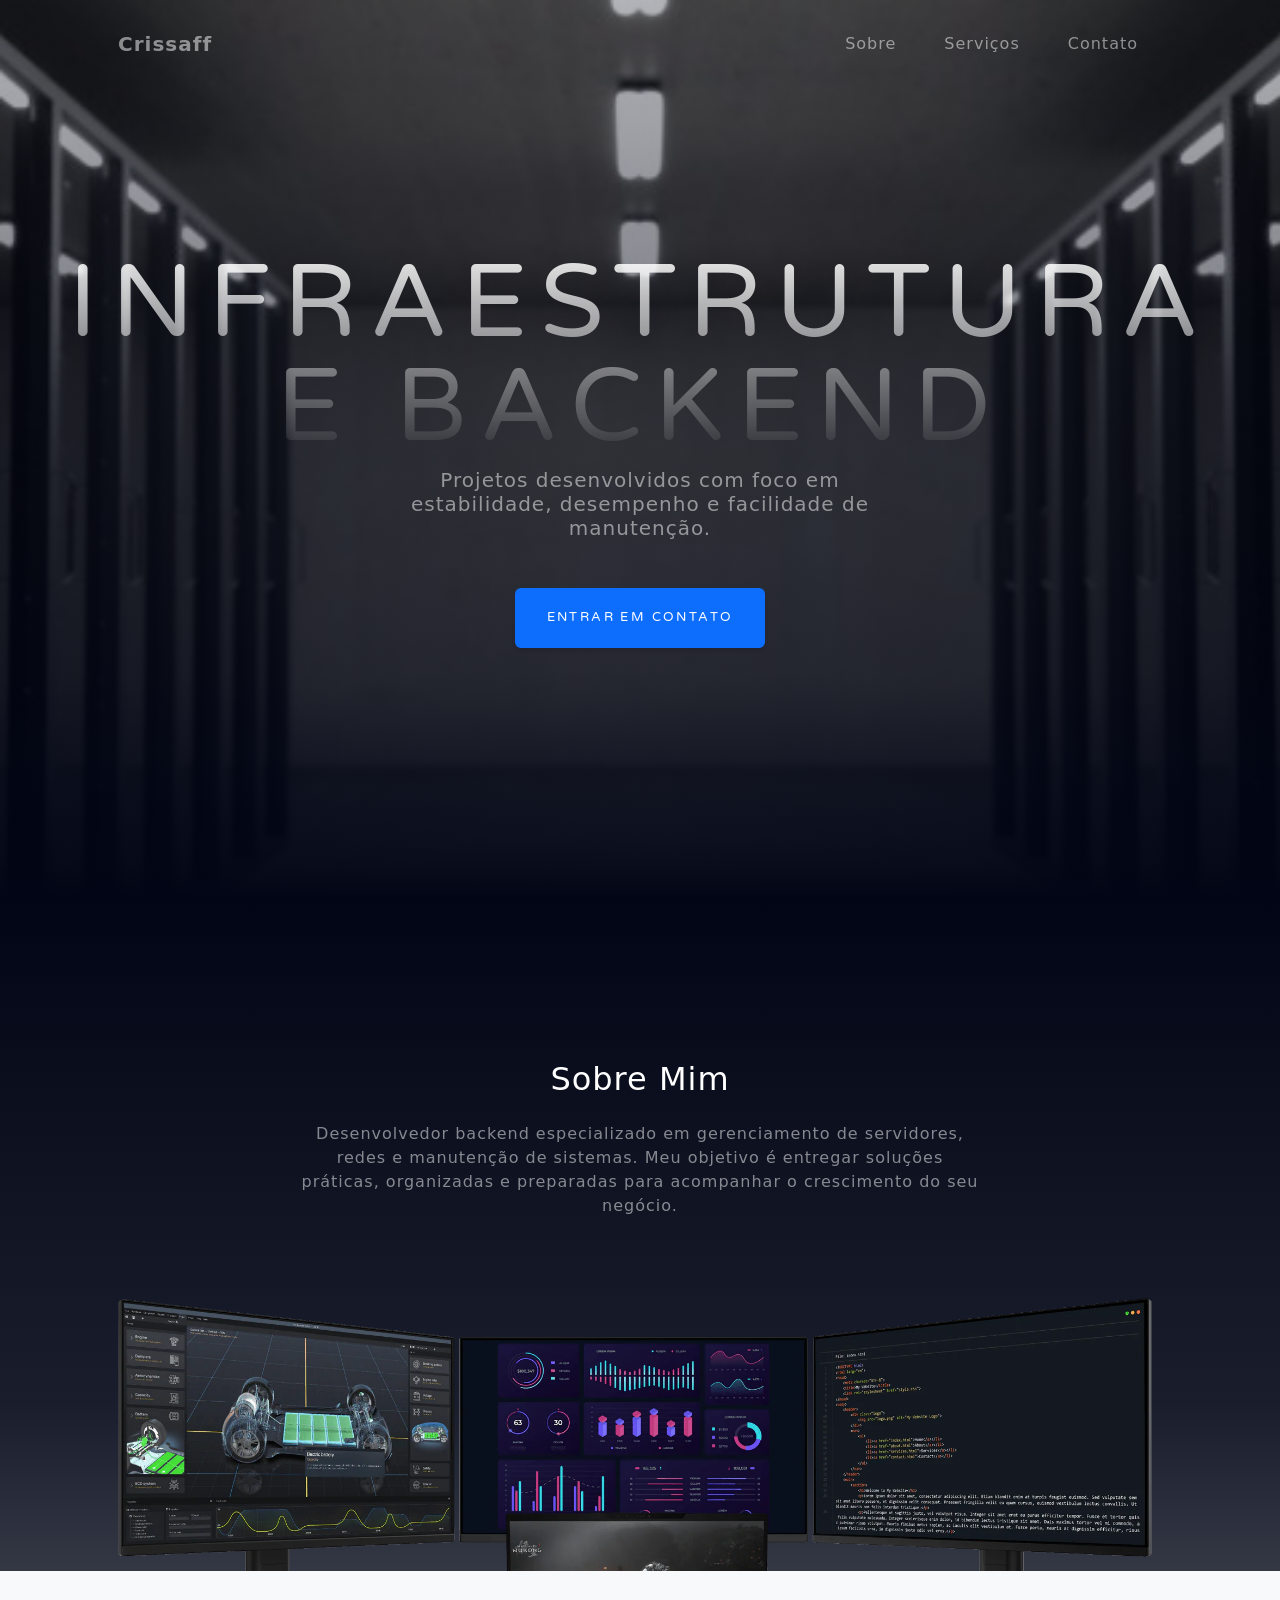
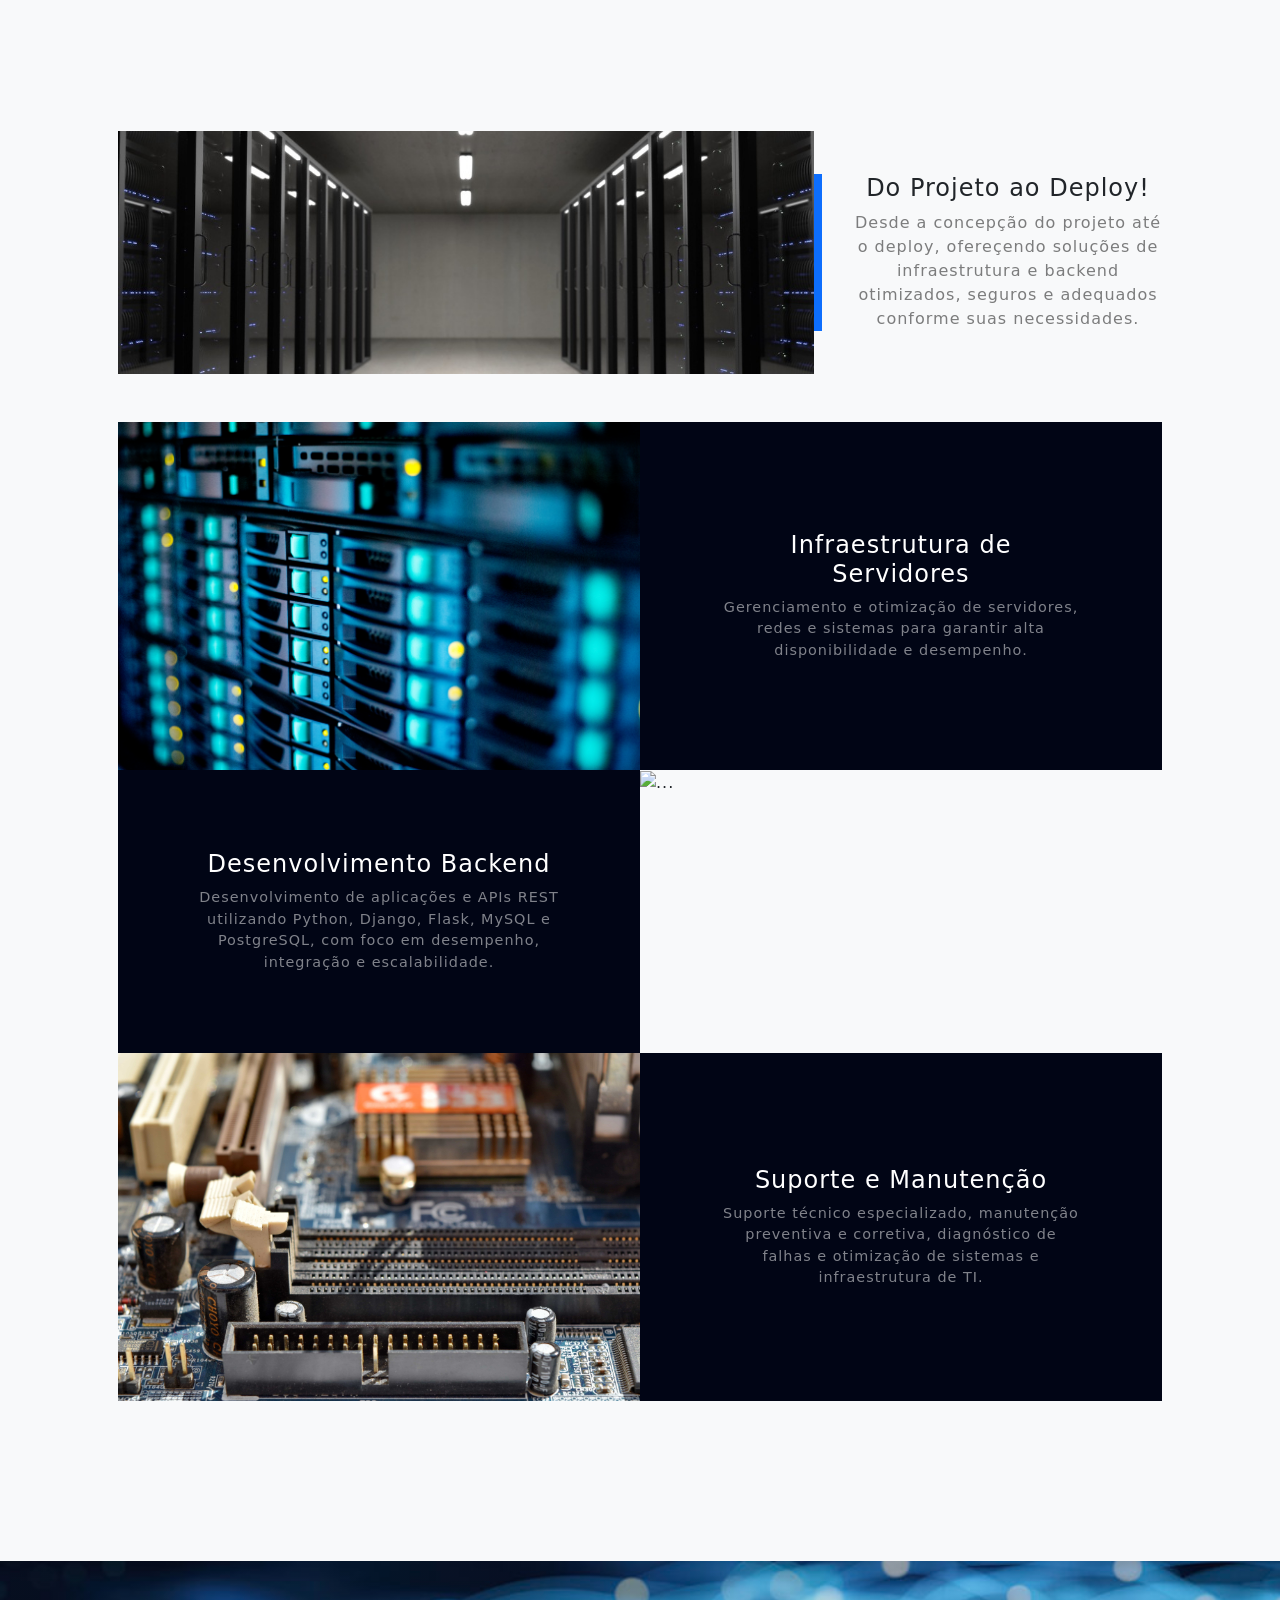
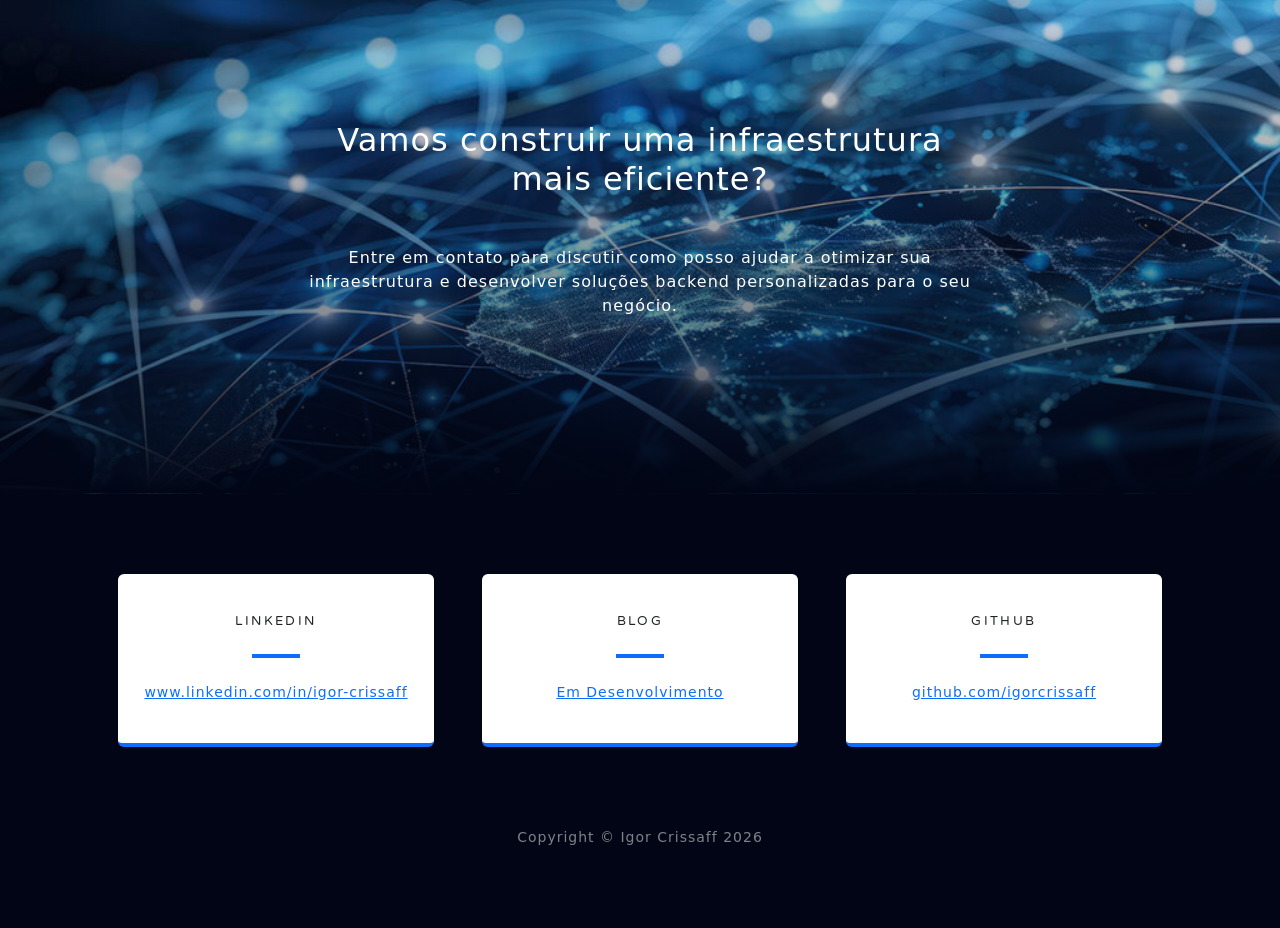
==== index.html @ 7e5428f3 "deploy" ====
<!DOCTYPE html>
<html lang="en">
    <head>
        <meta charset="utf-8" />
        <meta name="viewport" content="width=device-width, initial-scale=1, shrink-to-fit=no" />
        <meta name="description" content="Desenvolvimento Backend e Infraestrutura" />
        <meta name="author" content="Igor Crissaff" />
        <title>Igor Crissaff - Desenvolvimento Backend e Infraestrutura</title>
        <link rel="icon" type="image/x-icon" href="assets/favicon.ico" />
        <!-- Font Awesome icons (free version)-->
        <script src="https://use.fontawesome.com/releases/v6.3.0/js/all.js" crossorigin="anonymous"></script>
        <!-- Google fonts-->
        <link href="https://fonts.googleapis.com/css?family=Varela+Round" rel="stylesheet" />
        <link href="https://fonts.googleapis.com/css?family=Nunito:200,200i,300,300i,400,400i,600,600i,700,700i,800,800i,900,900i" rel="stylesheet" />
        <!-- Core theme CSS (includes Bootstrap)-->
        <link href="https://cdn.jsdelivr.net/npm/bootstrap@5.3.8/dist/css/bootstrap.min.css" rel="stylesheet" integrity="sha384-sRIl4kxILFvY47J16cr9ZwB07vP4J8+LH7qKQnuqkuIAvNWLzeN8tE5YBujZqJLB" crossorigin="anonymous">
        <link href="css/style.css" rel="stylesheet" />
    </head>

    <body id="page-top">
        <!-- Navigation-->
        <nav class="navbar navbar-expand-lg navbar-light fixed-top" id="mainNav">
            <div class="container px-4 px-lg-5">
                <a class="navbar-brand" href="#page-top">Crissaff</a>
                <button class="navbar-toggler navbar-toggler-right" type="button" data-bs-toggle="collapse" data-bs-target="#navbarResponsive" aria-controls="navbarResponsive" aria-expanded="false" aria-label="Toggle navigation">
                    Menu
                    <i class="fas fa-bars"></i>
                </button>
                <div class="collapse navbar-collapse" id="navbarResponsive">
                    <ul class="navbar-nav ms-auto">
                        <li class="nav-item"><a class="nav-link" href="#about">Sobre</a></li>
                        <li class="nav-item"><a class="nav-link" href="#services">Serviços</a></li>
                        <li class="nav-item"><a class="nav-link" href="#signup">Contato</a></li>
                    </ul>
                </div>
            </div>
        </nav>

        <!-- Masthead-->
        <header class="masthead">
            <div class="container px-4 px-lg-5 d-flex h-100 align-items-center justify-content-center">
                <div class="d-flex justify-content-center">
                    <div class="text-center">
                        <h1 class="mx-auto my-0 text-uppercase">Infraestrutura e Backend</h1>
                        <h2 class="text-white-50 mx-auto mt-2 mb-5">Projetos desenvolvidos com foco em estabilidade, desempenho e facilidade de manutenção.</h2>
                        <a class="btn btn-primary" href="#signup">Entrar em Contato</a>
                    </div>
                </div>
            </div>
        </header>

        <!-- About-->
        <section class="about-section text-center" id="about">
            <div class="container px-4 px-lg-5">
                <div class="row gx-4 gx-lg-5 justify-content-center">
                    <div class="col-lg-8">
                        <h2 class="text-white mb-4">Sobre Mim</h2>
                        <p class="text-white-50">
                            Desenvolvedor backend especializado em gerenciamento de servidores, redes e manutenção de sistemas.
                            Meu objetivo é entregar soluções práticas, organizadas e preparadas para acompanhar o crescimento do seu negócio.
                        </p>
                    </div>
                </div>
                <img class="img-fluid" src="assets/img/pc.png" alt="..." />
            </div>
        </section>

        <!-- Services -->
        <section class="services-section bg-light" id="services">
            <div class="container px-4 px-lg-5">
                <!-- Featured Project Row-->
                <div class="row gx-0 mb-4 mb-lg-5 align-items-center">
                    <div class="col-xl-8 col-lg-7"><img class="img-fluid mb-3 mb-lg-0" src="assets/img/bg-masthead.jpg" alt="..." /></div>
                    <div class="col-xl-4 col-lg-5">
                        <div class="featured-text text-center text-lg-left">
                            <h4>Do Projeto ao Deploy!</h4>
                            <p class="text-black-50 mb-0">
                                Desde a concepção do projeto até o deploy, ofereçendo soluções de infraestrutura e backend otimizados, seguros e adequados conforme suas necessidades.
                            </p>
                        </div>
                    </div>
                </div>
                <!-- Project One Row-->
                <div class="row gx-0 mb-5 mb-lg-0 justify-content-center">
                    <div class="col-lg-6"><img class="img-fluid" src="assets/img/server.jpg" alt="..." /></div>
                    <div class="col-lg-6">
                        <div class="bg-black text-center h-100 project">
                            <div class="d-flex h-100">
                                <div class="project-text w-100 my-auto text-center text-lg-left">
                                    <h4 class="text-white">Infraestrutura de Servidores</h4>
                                    <p class="mb-0 text-white-50">
                                        Gerenciamento e otimização de servidores, redes e sistemas para garantir alta disponibilidade e desempenho.
                                    </p>
                                </div>
                            </div>
                        </div>
                    </div>
                </div>
                <!-- Project Two Row-->
                <div class="row gx-0 mb-5 mb-lg-0 justify-content-center">
                    <div class="col-lg-6"><img class="img-fluid" src="assets/img/code.jpg" alt="..." /></div>
                    <div class="col-lg-6 order-lg-first">
                        <div class="bg-black text-center h-100 project">
                            <div class="d-flex h-100">
                                <div class="project-text w-100 my-auto text-center text-lg-right">
                                    <h4 class="text-white">Desenvolvimento Backend</h4>
                                    <p class="mb-0 text-white-50">
                                        Desenvolvimento de aplicações e APIs REST utilizando Python, Django, Flask, MySQL e PostgreSQL, com foco em desempenho, integração e escalabilidade.
                                    </p>
                                </div>
                            </div>
                        </div>
                    </div>
                </div>
                <!-- Project One Three-->
                <div class="row gx-0 mb-5 mb-lg-0 justify-content-center">
                    <div class="col-lg-6"><img class="img-fluid" src="assets/img/repair.jpg" alt="..." /></div>
                    <div class="col-lg-6">
                        <div class="bg-black text-center h-100 project">
                            <div class="d-flex h-100">
                                <div class="project-text w-100 my-auto text-center text-lg-left">
                                    <h4 class="text-white">Suporte e Manutenção</h4>
                                    <p class="mb-0 text-white-50">
                                        Suporte técnico especializado, manutenção preventiva e corretiva, diagnóstico de falhas e otimização de sistemas e infraestrutura de TI.
                                    </p>
                                </div>
                            </div>
                        </div>
                    </div>
                </div>
            </div>
        </section>

        <!-- Signup-->
        <section class="signup-section" id="signup">
            <div class="container px-4 px-lg-5">
                <div class="row gx-4 gx-lg-5">
                    <div class="col-md-10 col-lg-8 mx-auto text-center">
                        <i class="far fa-paper-plane fa-2x mb-2 text-white"></i>
                        <h2 class="text-white mb-5">Vamos construir uma infraestrutura mais eficiente?</h2>
                        <p class="text-white">
                            Entre em contato para discutir como posso ajudar a otimizar sua infraestrutura 
                            e desenvolver soluções backend personalizadas para o seu negócio.
                        </p>
                        
                    </div>
                </div>
            </div>
        </section>

        <!-- Contact-->
        <section class="contact-section bg-black">
            <div class="container px-4 px-lg-5">
                <div class="row gx-4 gx-lg-5">
                    <div class="col-md-4 mb-3 mb-md-0">
                        <div class="card py-4 h-100">
                            <div class="card-body text-center">
                                <i class="fas fa-brands fa-linkedin text-primary mb-2"></i>
                                <h4 class="text-uppercase m-0">LinkedIn</h4>
                                <hr class="my-4 mx-auto" />
                                <div class="small text-black-50"><a href="https://www.linkedin.com/in/igor-crissaff" target="_blank">www.linkedin.com/in/igor-crissaff</a></div>
                            </div>
                        </div>
                    </div>
                    <div class="col-md-4 mb-3 mb-md-0">
                        <div class="card py-4 h-100">
                            <div class="card-body text-center">
                                <i class="fas fa-newspaper text-primary mb-2"></i>
                                <h4 class="text-uppercase m-0">Blog</h4>
                                <hr class="my-4 mx-auto" />
                                <div class="small text-black-50"><a href="#" target="_blank">Em Desenvolvimento</a></div>
                            </div>
                        </div>
                    </div>
                    <div class="col-md-4 mb-3 mb-md-0">
                        <div class="card py-4 h-100">
                            <div class="card-body text-center">
                                <i class="fas fa-brands fa-github text-primary mb-2"></i>
                                <h4 class="text-uppercase m-0">GitHub</h4>
                                <hr class="my-4 mx-auto" />
                                <div class="small text-black-50"><a href="https://github.com/igorcrissaff" target="_blank">github.com/igorcrissaff</a></div>
                            </div>
                        </div>
                    </div>
                </div>
                <!--
                <div class="social d-flex justify-content-center">
                    <a class="mx-2" href="#!"><i class="fab fa-twitter"></i></a>
                    <a class="mx-2" href="#!"><i class="fab fa-facebook-f"></i></a>
                    <a class="mx-2" href="#!"><i class="fab fa-github"></i></a>
                </div>
                -->
            </div>
        </section>

        <!-- Footer-->
        <footer class="footer bg-black small text-center text-white-50">
            <div class="container px-4 px-lg-5">Copyright &copy; Igor Crissaff 2026</div>
        </footer>
        
        
        <!-- Bootstrap core JS-->
        <script src="https://cdn.jsdelivr.net/npm/bootstrap@5.3.8/dist/js/bootstrap.bundle.min.js" integrity="sha384-I7E8VVD/ismYTF4hNIPjVp/Zjvgyol6VFvRkX/vR+Vc4jQkC+hVqc2pM8ODewa9r" crossorigin="anonymous"></script>
        <!-- Core theme JS-->
        <script src="js/scripts.js"></script>
        
    </body>
</html>
---- css/style.css ----
html {
  scroll-padding-top: calc(4.5rem - 1px);
}

body {
  letter-spacing: 0.0625em;
}

#mainNav {
  min-height: 3.5rem;
  background-color: #fff;
}
#mainNav .navbar-toggler {
  font-size: 80%;
  padding: 0.75rem;
  color: var(--bs-primary);
  border: 1px solid var(--bs-primary);
}
#mainNav .navbar-toggler:focus {
  outline: none;
}
#mainNav .navbar-brand {
  color: #010515;
  font-weight: 700;
  padding: 0.9rem 0;
}
#mainNav .navbar-nav .nav-item:hover {
  color: fade(#fff, 80%);
  outline: none;
  background-color: transparent;
}
#mainNav .navbar-nav .nav-item:active, #mainNav .navbar-nav .nav-item:focus {
  outline: none;
  background-color: transparent;
}
@media (min-width: 992px) {
  #mainNav {
    padding-top: 0;
    padding-bottom: 0;
    border-bottom: none;
    background-color: transparent;
    transition: background-color 0.3s ease-in-out;
  }
  #mainNav .navbar-brand {
    padding: 0.5rem 0;
    color: rgba(255, 255, 255, 0.5);
  }
  #mainNav .nav-link {
    transition: none;
    padding: 2rem 1.5rem;
    color: rgba(255, 255, 255, 0.5);
  }
  #mainNav .nav-link:hover {
    color: rgba(255, 255, 255, 0.75);
  }
  #mainNav .nav-link:active {
    color: #fff;
  }
  #mainNav.navbar-shrink {
    background-color: #fff;
  }
  #mainNav.navbar-shrink .navbar-brand {
    color: #010515;
  }
  #mainNav.navbar-shrink .nav-link {
    color: #010515;
    padding: 1.5rem 1.5rem 1.25rem;
    border-bottom: 0.25rem solid transparent;
  }
  #mainNav.navbar-shrink .nav-link:hover {
    color: var(--bs-primary);
  }
  #mainNav.navbar-shrink .nav-link:active {
    color: var(--bs-primary);
  }
  #mainNav.navbar-shrink .nav-link.active {
    color: var(--bs-primary);
    outline: none;
    border-bottom: 0.25rem solid var(--bs-primary);
  }
}

.btn {
  box-shadow: 0 0.1875rem 0.1875rem 0 rgba(1, 5, 21, 0.1) !important;
  padding: 1.25rem 2rem;
  font-family: "Varela Round", -apple-system, BlinkMacSystemFont, "Segoe UI", Roboto, "Helvetica Neue", Arial, sans-serif, "Apple Color Emoji", "Segoe UI Emoji", "Segoe UI Symbol", "Noto Color Emoji";
  font-size: 80%;
  text-transform: uppercase;
  letter-spacing: 0.15rem;
  border: 0;
}

.masthead {
  position: relative;
  width: 100%;
  height: auto;
  min-height: 35rem;
  padding: 15rem 0;
  background: linear-gradient(to bottom, rgba(1, 5, 21, 0.3) 0%, rgba(1, 5, 21, 0.7) 75%, rgb(1, 5, 21) 100%), url("../assets/img/bg-masthead.jpg");
  background-position: center;
  background-repeat: no-repeat;
  background-attachment: scroll;
  background-size: cover;
}
.masthead h1, .masthead .h1 {
  font-family: "Varela Round", -apple-system, BlinkMacSystemFont, "Segoe UI", Roboto, "Helvetica Neue", Arial, sans-serif, "Apple Color Emoji", "Segoe UI Emoji", "Segoe UI Symbol", "Noto Color Emoji";
  font-size: 2.5rem;
  line-height: 2.5rem;
  letter-spacing: 0.8rem;
  background: linear-gradient(rgba(255, 255, 255, 0.9), rgba(255, 255, 255, 0));
  -webkit-text-fill-color: transparent;
  -webkit-background-clip: text;
          background-clip: text;
}
.masthead h2, .masthead .h2 {
  max-width: 20rem;
  font-size: 1rem;
}
@media (min-width: 768px) {
  .masthead h1, .masthead .h1 {
    font-size: 4rem;
    line-height: 4rem;
  }
}
@media (min-width: 992px) {
  .masthead {
    height: 100vh;
    padding: 0;
  }
  .masthead h1, .masthead .h1 {
    font-size: 6.5rem;
    line-height: 6.5rem;
    letter-spacing: 0.8rem;
  }
  .masthead h2, .masthead .h2 {
    max-width: 30rem;
    font-size: 1.25rem;
  }
}

.about-section {
  padding-top: 10rem;
  background: linear-gradient(to bottom, rgb(1, 5, 21) 0%, rgba(1, 5, 21, 0.9) 75%, rgba(1, 5, 21, 0.8) 100%);
}
.about-section p {
  margin-bottom: 5rem;
}

.services-section {
  padding: 10rem 0;
}
.services-section .featured-text {
  padding: 2rem;
}
@media (min-width: 992px) {
  .services-section .featured-text {
    padding: 0 0 0 2rem;
    border-left: 0.5rem solid var(--bs-primary);
  }
}
.services-section .project-text {
  padding: 3rem;
  font-size: 90%;
}
@media (min-width: 992px) {
  .services-section .project-text {
    padding: 5rem;
  }
}

.signup-section {
  padding: 10rem 0;
  background: linear-gradient(to bottom, rgba(1, 5, 21, 0.1) 0%, rgba(1, 5, 21, 0.5) 75%, rgb(1, 5, 21) 100%), url("../assets/img/network.jpg");
  background-position: center;
  background-repeat: no-repeat;
  background-attachment: scroll;
  background-size: cover;
}
.signup-section .form-signup input {
  box-shadow: 0 0.1875rem 0.1875rem 0 rgba(1, 5, 21, 0.1) !important;
  padding: 1.25rem 2rem;
  height: auto;
  font-family: "Varela Round", -apple-system, BlinkMacSystemFont, "Segoe UI", Roboto, "Helvetica Neue", Arial, sans-serif, "Apple Color Emoji", "Segoe UI Emoji", "Segoe UI Symbol", "Noto Color Emoji";
  font-size: 80%;
  text-transform: uppercase;
  letter-spacing: 0.15rem;
  border: 0;
}

.contact-section {
  padding-top: 5rem;
}
.contact-section .card {
  border: 0;
  border-bottom: 0.25rem solid var(--bs-primary);
}
.contact-section .card h4, .contact-section .card .h4 {
  font-size: 0.8rem;
  font-family: "Varela Round", -apple-system, BlinkMacSystemFont, "Segoe UI", Roboto, "Helvetica Neue", Arial, sans-serif, "Apple Color Emoji", "Segoe UI Emoji", "Segoe UI Symbol", "Noto Color Emoji";
  text-transform: uppercase;
  letter-spacing: 0.15rem;
}
.contact-section .card hr {
  opacity: 1;
  border-color: var(--bs-primary);
  border-width: 0.25rem;
  width: 3rem;
}
.contact-section .social {
  margin-top: 5rem;
}
.contact-section .social a {
  text-align: center;
  height: 3rem;
  width: 3rem;
  background: rgba(255, 255, 255, 0.1);
  border-radius: 100%;
  line-height: 3rem;
  color: rgba(255, 255, 255, 0.3);
}
.contact-section .social a:hover {
  color: rgba(255, 255, 255, 0.5);
}
.contact-section .social a:active {
  color: #fff;
}

.footer {
  padding: 5rem 0;
}

.bg-black {
  background-color: #010515 !important;
}
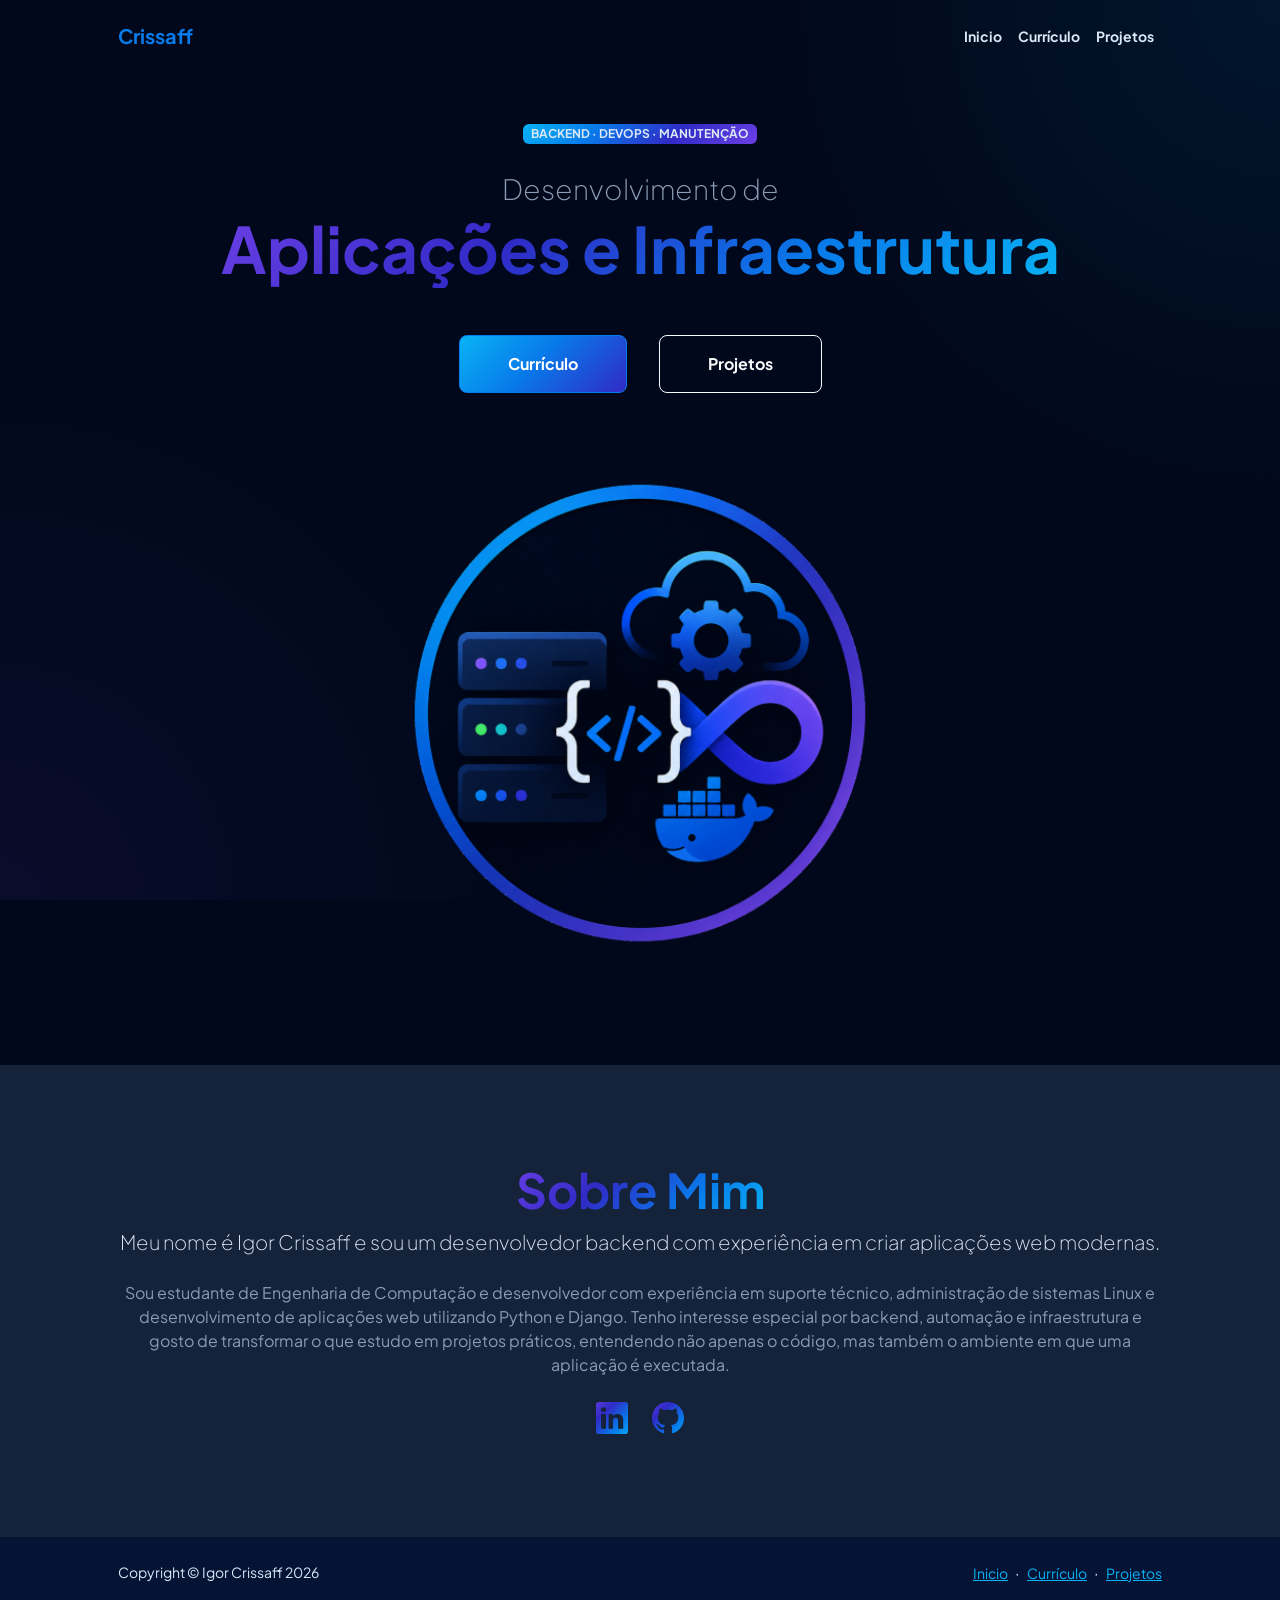
==== commit 3182688b: "Portifolio remake" ====
--- a/index.html
+++ b/index.html
@@ -1,208 +1,118 @@
 <!DOCTYPE html>
-<html lang="en">
+<html lang="pt-br">
     <head>
         <meta charset="utf-8" />
         <meta name="viewport" content="width=device-width, initial-scale=1, shrink-to-fit=no" />
-        <meta name="description" content="Desenvolvimento Backend e Infraestrutura" />
+        <meta name="description" content="Desenvolvedor Backend e especialista em Infraestrutura" />
         <meta name="author" content="Igor Crissaff" />
         <title>Igor Crissaff - Desenvolvimento Backend e Infraestrutura</title>
+        <!-- Favicon-->
         <link rel="icon" type="image/x-icon" href="assets/favicon.ico" />
-        <!-- Font Awesome icons (free version)-->
-        <script src="https://use.fontawesome.com/releases/v6.3.0/js/all.js" crossorigin="anonymous"></script>
-        <!-- Google fonts-->
-        <link href="https://fonts.googleapis.com/css?family=Varela+Round" rel="stylesheet" />
-        <link href="https://fonts.googleapis.com/css?family=Nunito:200,200i,300,300i,400,400i,600,600i,700,700i,800,800i,900,900i" rel="stylesheet" />
+        <!-- Custom Google font-->
+        <link rel="preconnect" href="https://fonts.googleapis.com" />
+        <link rel="preconnect" href="https://fonts.gstatic.com" crossorigin />
+        <link href="https://fonts.googleapis.com/css2?family=Plus+Jakarta+Sans:wght@100;200;300;400;500;600;700;800;900&amp;display=swap" rel="stylesheet" />
+        <!-- Bootstrap icons-->
+        <link href="https://cdn.jsdelivr.net/npm/bootstrap-icons@1.8.1/font/bootstrap-icons.css" rel="stylesheet" />
         <!-- Core theme CSS (includes Bootstrap)-->
-        <link href="https://cdn.jsdelivr.net/npm/bootstrap@5.3.8/dist/css/bootstrap.min.css" rel="stylesheet" integrity="sha384-sRIl4kxILFvY47J16cr9ZwB07vP4J8+LH7qKQnuqkuIAvNWLzeN8tE5YBujZqJLB" crossorigin="anonymous">
-        <link href="css/style.css" rel="stylesheet" />
+        <link href="css/styles-dark.css" rel="stylesheet" />
     </head>
-
-    <body id="page-top">
-        <!-- Navigation-->
-        <nav class="navbar navbar-expand-lg navbar-light fixed-top" id="mainNav">
-            <div class="container px-4 px-lg-5">
-                <a class="navbar-brand" href="#page-top">Crissaff</a>
-                <button class="navbar-toggler navbar-toggler-right" type="button" data-bs-toggle="collapse" data-bs-target="#navbarResponsive" aria-controls="navbarResponsive" aria-expanded="false" aria-label="Toggle navigation">
-                    Menu
-                    <i class="fas fa-bars"></i>
-                </button>
-                <div class="collapse navbar-collapse" id="navbarResponsive">
-                    <ul class="navbar-nav ms-auto">
-                        <li class="nav-item"><a class="nav-link" href="#about">Sobre</a></li>
-                        <li class="nav-item"><a class="nav-link" href="#services">Serviços</a></li>
-                        <li class="nav-item"><a class="nav-link" href="#signup">Contato</a></li>
-                    </ul>
-                </div>
-            </div>
-        </nav>
-
-        <!-- Masthead-->
-        <header class="masthead">
-            <div class="container px-4 px-lg-5 d-flex h-100 align-items-center justify-content-center">
-                <div class="d-flex justify-content-center">
-                    <div class="text-center">
-                        <h1 class="mx-auto my-0 text-uppercase">Infraestrutura e Backend</h1>
-                        <h2 class="text-white-50 mx-auto mt-2 mb-5">Projetos desenvolvidos com foco em estabilidade, desempenho e facilidade de manutenção.</h2>
-                        <a class="btn btn-primary" href="#signup">Entrar em Contato</a>
+    <body class="d-flex flex-column h-100">
+        <main class="flex-shrink-0">
+            <!-- Navigation-->
+            <nav class="navbar navbar-expand-lg navbar-dark py-3">
+                <div class="container px-5">
+                    <a class="navbar-brand" href="index.html"><span class="fw-bolder text-primary">Crissaff</span></a>
+                    <button class="navbar-toggler" type="button" data-bs-toggle="collapse" data-bs-target="#navbarSupportedContent" aria-controls="navbarSupportedContent" aria-expanded="false" aria-label="Toggle navigation"><span class="navbar-toggler-icon"></span></button>
+                    <div class="collapse navbar-collapse" id="navbarSupportedContent">
+                        <ul class="navbar-nav ms-auto mb-2 mb-lg-0 small fw-bolder">
+                            <li class="nav-item"><a class="nav-link" href="index.html">Inicio</a></li>
+                            <li class="nav-item"><a class="nav-link" href="resume.html">Currículo</a></li>
+                            <li class="nav-item"><a class="nav-link" href="projects.html">Projetos</a></li>
+                            <!-- <li class="nav-item"><a class="nav-link" href="contact.html">Contact</a></li> -->
+                        </ul>
                     </div>
                 </div>
-            </div>
-        </header>
-
-        <!-- About-->
-        <section class="about-section text-center" id="about">
-            <div class="container px-4 px-lg-5">
-                <div class="row gx-4 gx-lg-5 justify-content-center">
-                    <div class="col-lg-8">
-                        <h2 class="text-white mb-4">Sobre Mim</h2>
-                        <p class="text-white-50">
-                            Desenvolvedor backend especializado em gerenciamento de servidores, redes e manutenção de sistemas.
-                            Meu objetivo é entregar soluções práticas, organizadas e preparadas para acompanhar o crescimento do seu negócio.
-                        </p>
-                    </div>
-                </div>
-                <img class="img-fluid" src="assets/img/pc.png" alt="..." />
-            </div>
-        </section>
-
-        <!-- Services -->
-        <section class="services-section bg-light" id="services">
-            <div class="container px-4 px-lg-5">
-                <!-- Featured Project Row-->
-                <div class="row gx-0 mb-4 mb-lg-5 align-items-center">
-                    <div class="col-xl-8 col-lg-7"><img class="img-fluid mb-3 mb-lg-0" src="assets/img/bg-masthead.jpg" alt="..." /></div>
-                    <div class="col-xl-4 col-lg-5">
-                        <div class="featured-text text-center text-lg-left">
-                            <h4>Do Projeto ao Deploy!</h4>
-                            <p class="text-black-50 mb-0">
-                                Desde a concepção do projeto até o deploy, ofereçendo soluções de infraestrutura e backend otimizados, seguros e adequados conforme suas necessidades.
-                            </p>
+            </nav>
+            <!-- Header-->
+            <header class="py-5">
+                <div class="container px-5 pb-5">
+                    <div class="row gx-5 align-items-center">
+                        <div class="col-xxl-5">
+                            <!-- Header text content-->
+                            <div class="text-center text-xxl-start">
+                                <div class="badge bg-gradient-primary-to-secondary text-white mb-4"><div class="text-uppercase">Backend &middot; DevOps &middot; Manutenção</div></div>
+                                <div class="fs-3 fw-light text-muted">Desenvolvimento de</div>
+                                <h1 class="display-3 fw-bolder mb-5"><span class="text-gradient d-inline">Aplicações e Infraestrutura</span></h1>
+                                <div class="d-grid gap-3 d-sm-flex justify-content-sm-center justify-content-xxl-start mb-3">
+                                    <a class="btn btn-primary btn-lg px-5 py-3 me-sm-3 fs-6 fw-bolder" href="resume.html">Currículo</a>
+                                    <a class="btn btn-outline-light btn-lg px-5 py-3 fs-6 fw-bolder" href="projects.html">Projetos</a>
+                                </div>
+                            </div>
                         </div>
-                    </div>
-                </div>
-                <!-- Project One Row-->
-                <div class="row gx-0 mb-5 mb-lg-0 justify-content-center">
-                    <div class="col-lg-6"><img class="img-fluid" src="assets/img/server.jpg" alt="..." /></div>
-                    <div class="col-lg-6">
-                        <div class="bg-black text-center h-100 project">
-                            <div class="d-flex h-100">
-                                <div class="project-text w-100 my-auto text-center text-lg-left">
-                                    <h4 class="text-white">Infraestrutura de Servidores</h4>
-                                    <p class="mb-0 text-white-50">
-                                        Gerenciamento e otimização de servidores, redes e sistemas para garantir alta disponibilidade e desempenho.
-                                    </p>
+                        <div class="col-xxl-7">
+                            <!-- Header profile picture-->
+                            <div class="d-flex justify-content-center mt-5 mt-xxl-0">
+                                <div class="profile">
+                                    <!-- TIP: For best results, use a photo with a transparent background like the demo example below-->
+                                    <!-- Watch a tutorial on how to do this on YouTube (link)-->
+                                    <img class="profile-img" src="assets/icon.png" alt="..." />
                                 </div>
                             </div>
                         </div>
                     </div>
                 </div>
-                <!-- Project Two Row-->
-                <div class="row gx-0 mb-5 mb-lg-0 justify-content-center">
-                    <div class="col-lg-6"><img class="img-fluid" src="assets/img/code.jpg" alt="..." /></div>
-                    <div class="col-lg-6 order-lg-first">
-                        <div class="bg-black text-center h-100 project">
-                            <div class="d-flex h-100">
-                                <div class="project-text w-100 my-auto text-center text-lg-right">
-                                    <h4 class="text-white">Desenvolvimento Backend</h4>
-                                    <p class="mb-0 text-white-50">
-                                        Desenvolvimento de aplicações e APIs REST utilizando Python, Django, Flask, MySQL e PostgreSQL, com foco em desempenho, integração e escalabilidade.
-                                    </p>
+            </header>
+            <!-- About Section-->
+            <section class="bg-light py-5">
+                <div class="container px-5">
+                    <div class="row gx-5 justify-content-center">
+                        <div class="col-xxl-8">
+                            <div class="text-center my-5">
+                                <h2 class="display-5 fw-bolder"><span class="text-gradient d-inline">Sobre Mim</span></h2>
+                                <p class="lead fw-light mb-4">
+                                    Meu nome é Igor Crissaff e sou um 
+                                    desenvolvedor backend com experiência em 
+                                    criar aplicações web modernas.
+                                </p>
+                                <p class="text-muted">
+                                    Sou estudante de Engenharia de Computação e 
+                                    desenvolvedor com experiência em suporte técnico, 
+                                    administração de sistemas Linux e desenvolvimento 
+                                    de aplicações web utilizando Python e Django. 
+                                    Tenho interesse especial por backend, automação e 
+                                    infraestrutura e gosto de transformar o que estudo 
+                                    em projetos práticos, entendendo não apenas o código, 
+                                    mas também o ambiente em que uma aplicação é executada.                               
+                                </p>
+                                <div class="d-flex justify-content-center fs-2 gap-4">
+                                    <a class="text-gradient" target="_blank" href="https://www.linkedin.com/in/igor-crissaff"><i class="bi bi-linkedin"></i></a>
+                                    <a class="text-gradient" target="_blank" href="https://github.com/igorcrissaff"><i class="bi bi-github"></i></a>
                                 </div>
                             </div>
                         </div>
                     </div>
                 </div>
-                <!-- Project One Three-->
-                <div class="row gx-0 mb-5 mb-lg-0 justify-content-center">
-                    <div class="col-lg-6"><img class="img-fluid" src="assets/img/repair.jpg" alt="..." /></div>
-                    <div class="col-lg-6">
-                        <div class="bg-black text-center h-100 project">
-                            <div class="d-flex h-100">
-                                <div class="project-text w-100 my-auto text-center text-lg-left">
-                                    <h4 class="text-white">Suporte e Manutenção</h4>
-                                    <p class="mb-0 text-white-50">
-                                        Suporte técnico especializado, manutenção preventiva e corretiva, diagnóstico de falhas e otimização de sistemas e infraestrutura de TI.
-                                    </p>
-                                </div>
-                            </div>
-                        </div>
+            </section>
+        </main>
+        <!-- Footer-->
+        <footer class="bg-white py-4 mt-auto">
+            <div class="container px-5">
+                <div class="row align-items-center justify-content-between flex-column flex-sm-row">
+                    <div class="col-auto"><div class="small m-0">Copyright &copy; Igor Crissaff 2026</div></div>
+                    <div class="col-auto">
+                        <a class="small" href="index.html">Inicio</a>
+                        <span class="mx-1">&middot;</span>
+                        <a class="small" href="resume.html">Currículo</a>
+                        <span class="mx-1">&middot;</span>
+                        <a class="small" href="projects.html">Projetos</a>
                     </div>
                 </div>
             </div>
-        </section>
-
-        <!-- Signup-->
-        <section class="signup-section" id="signup">
-            <div class="container px-4 px-lg-5">
-                <div class="row gx-4 gx-lg-5">
-                    <div class="col-md-10 col-lg-8 mx-auto text-center">
-                        <i class="far fa-paper-plane fa-2x mb-2 text-white"></i>
-                        <h2 class="text-white mb-5">Vamos construir uma infraestrutura mais eficiente?</h2>
-                        <p class="text-white">
-                            Entre em contato para discutir como posso ajudar a otimizar sua infraestrutura 
-                            e desenvolver soluções backend personalizadas para o seu negócio.
-                        </p>
-                        
-                    </div>
-                </div>
-            </div>
-        </section>
-
-        <!-- Contact-->
-        <section class="contact-section bg-black">
-            <div class="container px-4 px-lg-5">
-                <div class="row gx-4 gx-lg-5">
-                    <div class="col-md-4 mb-3 mb-md-0">
-                        <div class="card py-4 h-100">
-                            <div class="card-body text-center">
-                                <i class="fas fa-brands fa-linkedin text-primary mb-2"></i>
-                                <h4 class="text-uppercase m-0">LinkedIn</h4>
-                                <hr class="my-4 mx-auto" />
-                                <div class="small text-black-50"><a href="https://www.linkedin.com/in/igor-crissaff" target="_blank">www.linkedin.com/in/igor-crissaff</a></div>
-                            </div>
-                        </div>
-                    </div>
-                    <div class="col-md-4 mb-3 mb-md-0">
-                        <div class="card py-4 h-100">
-                            <div class="card-body text-center">
-                                <i class="fas fa-newspaper text-primary mb-2"></i>
-                                <h4 class="text-uppercase m-0">Blog</h4>
-                                <hr class="my-4 mx-auto" />
-                                <div class="small text-black-50"><a href="#" target="_blank">Em Desenvolvimento</a></div>
-                            </div>
-                        </div>
-                    </div>
-                    <div class="col-md-4 mb-3 mb-md-0">
-                        <div class="card py-4 h-100">
-                            <div class="card-body text-center">
-                                <i class="fas fa-brands fa-github text-primary mb-2"></i>
-                                <h4 class="text-uppercase m-0">GitHub</h4>
-                                <hr class="my-4 mx-auto" />
-                                <div class="small text-black-50"><a href="https://github.com/igorcrissaff" target="_blank">github.com/igorcrissaff</a></div>
-                            </div>
-                        </div>
-                    </div>
-                </div>
-                <!--
-                <div class="social d-flex justify-content-center">
-                    <a class="mx-2" href="#!"><i class="fab fa-twitter"></i></a>
-                    <a class="mx-2" href="#!"><i class="fab fa-facebook-f"></i></a>
-                    <a class="mx-2" href="#!"><i class="fab fa-github"></i></a>
-                </div>
-                -->
-            </div>
-        </section>
-
-        <!-- Footer-->
-        <footer class="footer bg-black small text-center text-white-50">
-            <div class="container px-4 px-lg-5">Copyright &copy; Igor Crissaff 2026</div>
         </footer>
-        
-        
         <!-- Bootstrap core JS-->
-        <script src="https://cdn.jsdelivr.net/npm/bootstrap@5.3.8/dist/js/bootstrap.bundle.min.js" integrity="sha384-I7E8VVD/ismYTF4hNIPjVp/Zjvgyol6VFvRkX/vR+Vc4jQkC+hVqc2pM8ODewa9r" crossorigin="anonymous"></script>
+        <script src="https://cdn.jsdelivr.net/npm/bootstrap@5.2.3/dist/js/bootstrap.bundle.min.js"></script>
         <!-- Core theme JS-->
         <script src="js/scripts.js"></script>
-        
     </body>
 </html>
